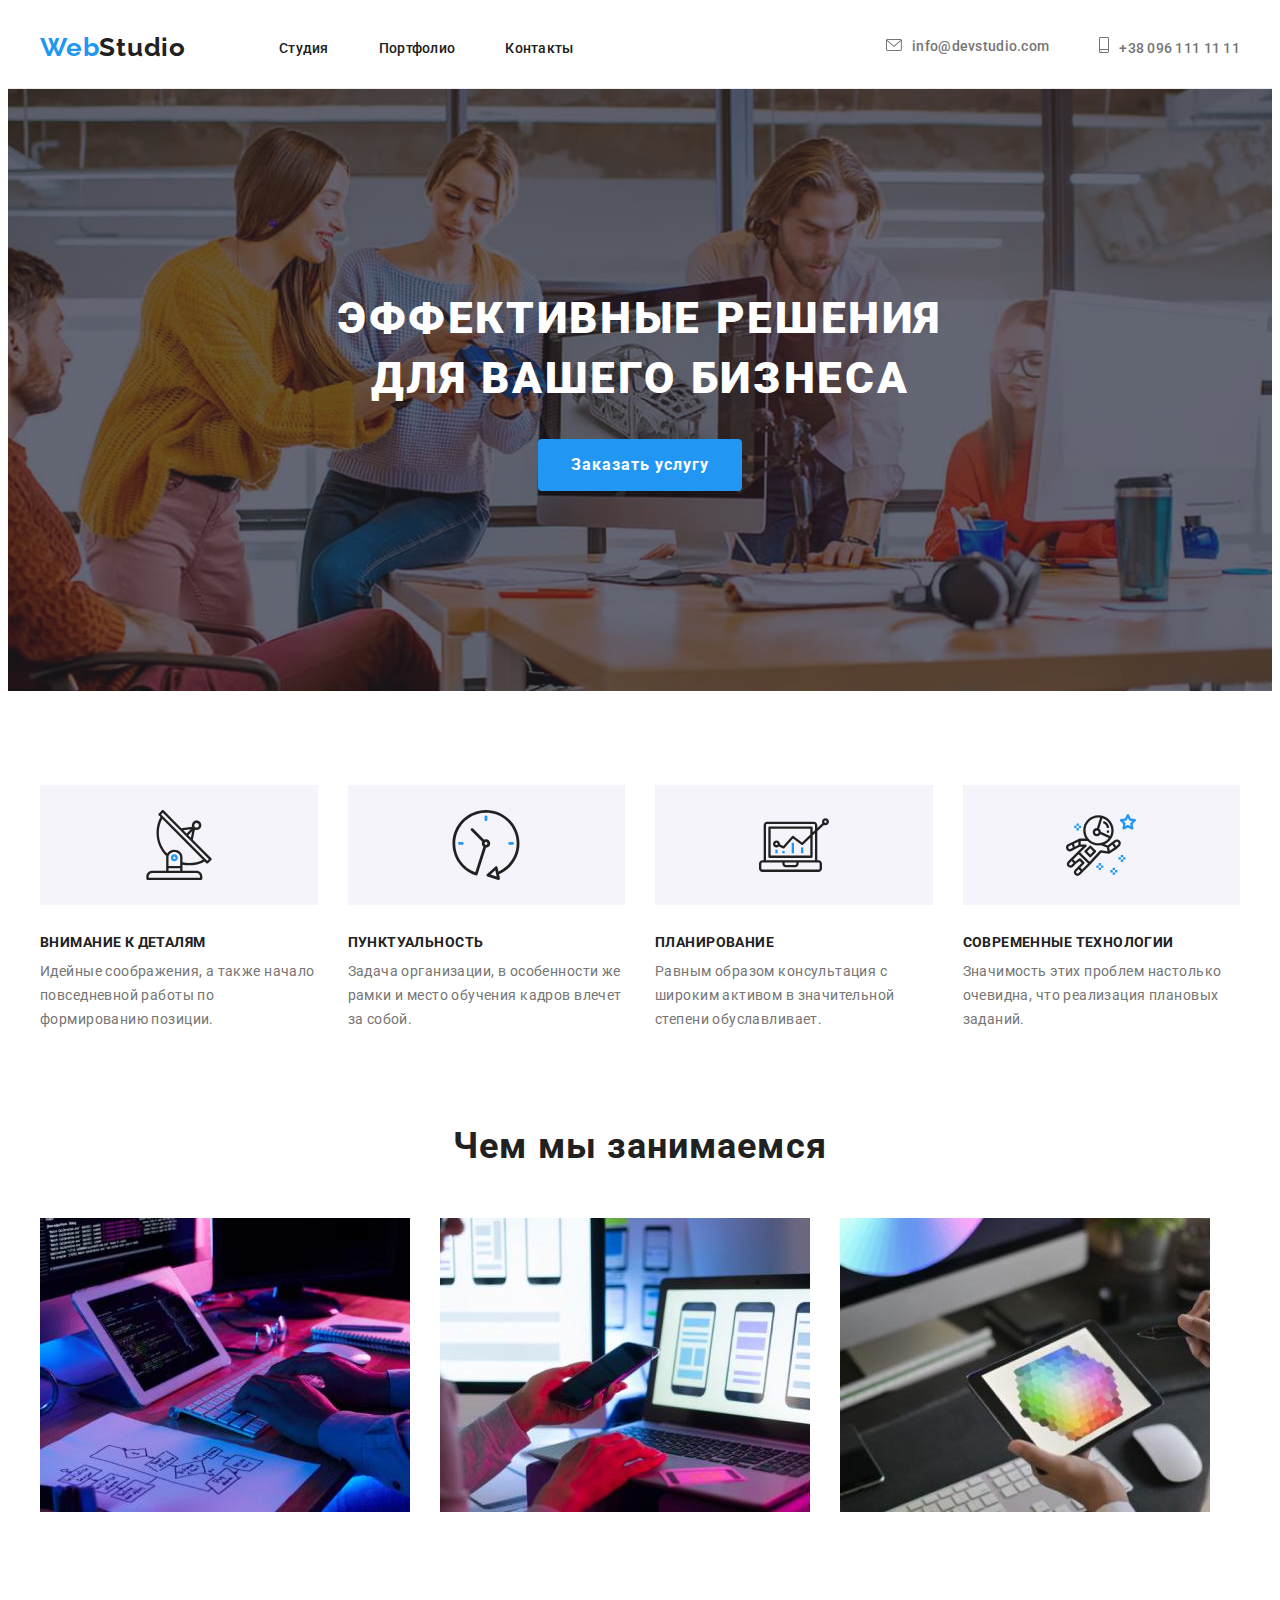
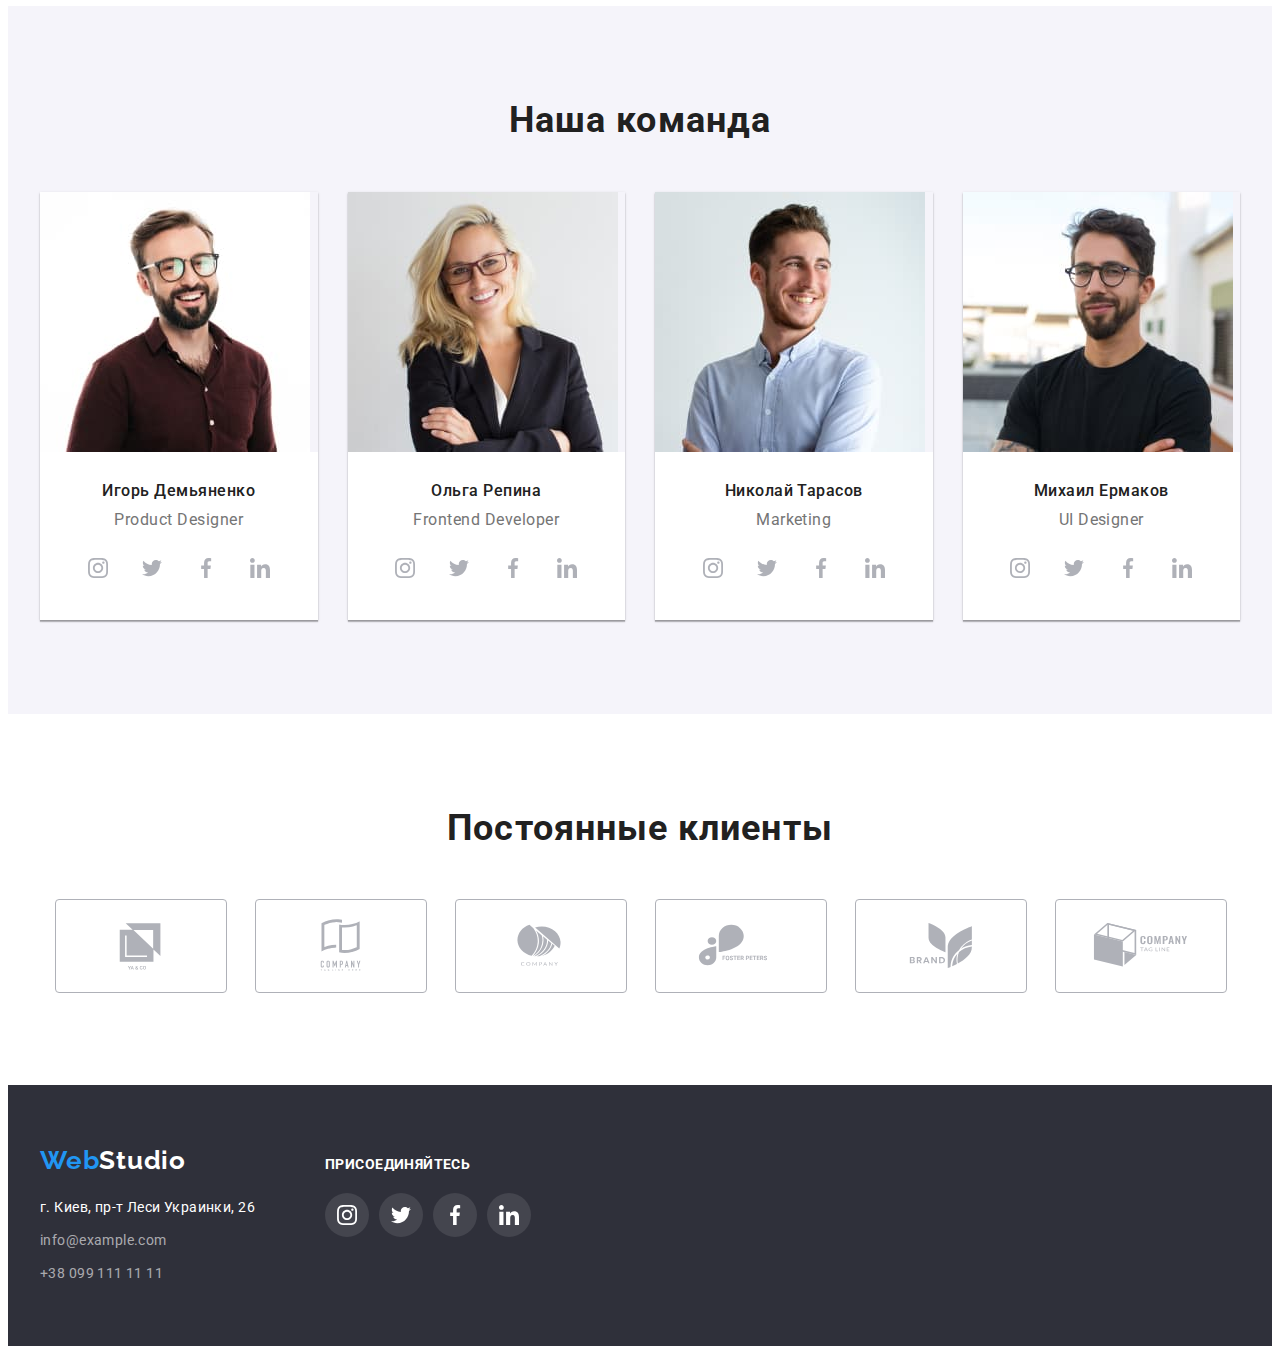
==== index.html @ 64e589b5 "Копирует файлы с ДЗ№4" ====
<!DOCTYPE html>
<html lang="ru">
<head>
    <meta charset="UTF-8">
    <meta http-equiv="X-UA-Compatible" content="IE=edge">
    <meta name="viewport" content="width=device-width, initial-scale=1.0">
    <title>Студия</title>
    <link rel="preconnect" href="https://fonts.googleapis.com">
    <link rel="preconnect" href="https://fonts.gstatic.com" crossorigin>
    <link href="https://fonts.googleapis.com/css2?family=Raleway:wght@700&family=Roboto:wght@400;500;700;900&display=swap"
        rel="stylesheet">
    <link rel="stylesheet" href="https://cdnjs.cloudflare.com/ajax/libs/modern-normalize/1.1.0/modern-normalize.min.css"
            integrity="sha512-wpPYUAdjBVSE4KJnH1VR1HeZfpl1ub8YT/NKx4PuQ5NmX2tKuGu6U/JRp5y+Y8XG2tV+wKQpNHVUX03MfMFn9Q=="
            crossorigin="anonymous" referrerpolicy="no-referrer" />
    <link rel="stylesheet" href="./css/styles.css">
</head>

<body>

    <!-- Хедер  сайта -->
    <header class="header">
      <div class="container header-container">
         <nav class="header-nav">
           <a class="logo logo-accent link" href="/">Web<span class="logo-dark">Studio</span></a>
             <ul class="menu-list">
                <li class="menu-item"><a class="menu-lihk link" href="./index.html">Студия</a></li>
                <li class="menu-item"><a class="menu-lihk link" href="./portfolio.html">Портфолио</a></li>
                <li class="menu-item"><a class="menu-lihk link" href="#">Контакты</a></li>
             </ul>
        </nav>
        
<ul class="header-contacts">
    <li class="contacts-item">
         <a href="mailto:info@devstudio.com" class="contacts-link link"> 
            <svg class="contacts-icon" width="16" height="12">
                <use href="./images/icons.svg#icon-email"></use>
            </svg>info@devstudio.com</a>
    </li>
    <li class="contacts-item">
        <a href="tel:+380961111111" class="contacts-link link">
            <svg class="contacts-icon" width="10" height="16">
            <use href="./images/icons.svg#icon-phone"></use>
        </svg>+38 096 111 11 11</a>
    </li>
</ul>
    </div>
    </header>

    <!-- Содержимое сайта -->
    <main>

    <!-- Герой сайта -->
   <section class="section hero">
        <div class="container">
             <h1 class="hero-title">Эффективные решения для вашего бизнеса</h1>
       <button class="button hero-btn" type="button">Заказать услугу</button>
    </div>
   </section>

  <!-- Секция о наших особенностях -->
   <section class="section features">
        <div class="container">
       <ul class="features-list">
           <li class="features-item">
               <div class="features-icon-decoration">
            <svg class="features-icon" width="70" height="70">
                <use href="./images/icons.svg#icon-antenna "></use>
            </svg>
            </div>
               <h3 class="features-title">Внимание к деталям</h3>
               <p class="features-text">Идейные соображения, а также начало повседневной работы по формированию позиции.</p>
           </li>
           <li class="features-item">
            <div class="features-icon-decoration">
                <svg class="features-icon" width="70" height="70">
                    <use href="./images/icons.svg#icon-clock"></use>
                </svg>
                </div>
               <h3 class="features-title">Пунктуальность</h3>
               <p class="features-text">Задача организации, в особенности же рамки и место обучения кадров влечет за собой.</p>
           </li>
           <li class="features-item">
            <div class="features-icon-decoration">
                <svg class="features-icon" width="70" height="70">
                    <use href="./images/icons.svg#icon-diagram"></use>
                </svg>
                </div>
               <h3 class="features-title">Планирование</h3>
               <p class="features-text">Равным образом консультация с широким активом в значительной степени обуславливает.</p>
           </li>
           <li class="features-item">
            <div class="features-icon-decoration">
                <svg class="features-icon" width="70" height="70">
                    <use href="./images/icons.svg#icon-astronaut"></use>
                </svg>
                </div>
               <h3 class="features-title">Современные технологии</h3>
               <p class="features-text">Значимость этих проблем настолько очевидна, что реализация плановых заданий.</p>
           </li>
      </ul>
    </div>
    </section>

     <!-- Секция о видах деятельности -->
      <section class="section about">
          <div class="container about-container">
       <h2 class="about-title">Чем мы занимаемся</h2>
         <ul class="about-list">
           <li class="about-item">
              <img src="./images/about-img-1.jpg" 
                   alt="человек печатает на клавиатуре"
                   width="370" 
                   height="294"/> 
           </li>
           <li class="about-item">
              <img src="./images/about-img-2.jpg" 
                   alt="человек работает за ноутбуком"
                   width="370" 
                   height="294"/>
           </li>
           <li class="about-item">
              <img src="./images/about-img-3.jpg"
                   alt="человек держит в руках планшет"
                   width="370" 
                   height="294"/>
          </li>
        </ul>
        </div>
      </section>

     <!-- Секция о команде -->
      <section class="section team">
        <div class="container">
            <h2 class="team-title">Наша команда</h2>
            <ul class="team-list">
               <li class="team-item">
                  <img src="./images/about-team-1.jpg" 
                       alt="мужчина в очках"
                       width="270" 
                       height="260"/>
                   <div class="team-item-description">
            <h3 class="team-member">Игорь Демьяненко</h3>
            <p class="team-member-position" lang="en">Product Designer</p>

<ul class="team-social-list social-list">
   <li class="social-item">
       <a href="" class="social-link link">
           <svg class="social-icon team-social-icon" width="20" height="20">
               <use href="./images/icons.svg#icon-instagram"></use>
           </svg>
       </a>
   </li>
    <li class="social-item">
        <a href="" class="social-link link">
            <svg class="social-icon team-social-icon" width="20" height="20">
                <use href="./images/icons.svg#icon-twitter"></use>
            </svg>
        </a>
    </li>
    <li class="social-item">
        <a href="" class="social-link link">
            <svg class="social-icon team-social-icon" width="20" height="20">
                <use href="./images/icons.svg#icon-facebook"></use>
            </svg>
        </a>
    </li>
    <li class="social-item">
        <a href="" class="social-link link">
            <svg class="social-icon team-social-icon" width="20" height="20">
                <use href="./images/icons.svg#icon-linkedin"></use>
            </svg>
        </a>
    </li>
         </ul>
        </div>
        </li>
         <li class="team-item">
             <img src="./images/about-team-2.jpg"
                  alt="женщина в очках улыбается"
                  width="270" 
                  height="260"/>
                <div class="team-item-description">
             <h3 class="team-member">Ольга Репина</h3>
             <p class="team-member-position" lang="en">Frontend Developer</p>
            <ul class="team-social-list social-list">
                <li class="social-item">
                    <a href="" class="social-link link">
                        <svg class="social-icon team-social-icon" width="20" height="20">
                            <use href="./images/icons.svg#icon-instagram"></use>
                        </svg>
                    </a>
                </li>
                <li class="social-item">
                    <a href="" class="social-link link">
                        <svg class="social-icon team-social-icon" width="20" height="20">
                            <use href="./images/icons.svg#icon-twitter"></use>
                        </svg>
                    </a>
                </li>
                <li class="social-item">
                    <a href="" class="social-link link">
                        <svg class="social-icon team-social-icon" width="20" height="20">
                            <use href="./images/icons.svg#icon-facebook"></use>
                        </svg>
                    </a>
                </li>
                <li class="social-item">
                    <a href="" class="social-link link">
                        <svg class="social-icon team-social-icon" width="20" height="20">
                            <use href="./images/icons.svg#icon-linkedin"></use>
                        </svg>
                    </a>
                </li>
            </ul>
          </div>
        </li>
         <li class="team-item">
             <img src="./images/about-team-3.jpg" 
                  alt="мужчина в белой рубашке улыбается"
                  width="270" 
                  height="260"/>
                <div class="team-item-description">
             <h3 class="team-member">Николай Тарасов</h3>
             <p class="team-member-position" lang="en">Marketing</p>
            <ul class="team-social-list social-list">
                <li class="social-item">
                    <a href="" class="social-link link">
                        <svg class="social-icon team-social-icon" width="20" height="20">
                            <use href="./images/icons.svg#icon-instagram"></use>
                        </svg>
                    </a>
                </li>
                <li class="social-item">
                    <a href="" class="social-link link">
                        <svg class="social-icon team-social-icon" width="20" height="20">
                            <use href="./images/icons.svg#icon-twitter"></use>
                        </svg>
                    </a>
                </li>
                <li class="social-item">
                    <a href="" class="social-link link">
                        <svg class="social-icon team-social-icon" width="20" height="20">
                            <use href="./images/icons.svg#icon-facebook"></use>
                        </svg>
                    </a>
                </li>
                <li class="social-item">
                    <a href="" class="social-link link">
                        <svg class="social-icon team-social-icon" width="20" height="20">
                            <use href="./images/icons.svg#icon-linkedin"></use>
                        </svg>
                    </a>
                </li>
            </ul>
            </div>
        </li>
         <li class="team-item">
             <img src="./images/about-team-4.jpg" 
                  alt="мужчина в очках и черной футболке"
                  width="270" 
                  height="260"/>
                <div class="team-item-description">
             <h3 class="team-member">Михаил Ермаков</h3>
             <p class="team-member-position" lang="en">UI Designer</p>
            <ul class="team-social-list social-list">
                <li class="social-item">
                    <a href="" class="social-link link">
                        <svg class="social-icon team-social-icon" width="20" height="20">
                            <use href="./images/icons.svg#icon-instagram"></use>
                        </svg>
                    </a>
                </li>
                <li class="social-item">
                    <a href="" class="social-link link">
                        <svg class="social-icon team-social-icon" width="20" height="20">
                            <use href="./images/icons.svg#icon-twitter"></use>
                        </svg>
                    </a>
                </li>
                <li class="social-item">
                    <a href="" class="social-link link">
                        <svg class="social-icon team-social-icon" width="20" height="20">
                            <use href="./images/icons.svg#icon-facebook"></use>
                        </svg>
                    </a>
                </li>
                <li class="social-item">
                    <a href="" class="social-link link">
                        <svg class="social-icon team-social-icon" width="20" height="20">
                            <use href="./images/icons.svg#icon-linkedin"></use>
                        </svg>
                    </a>
                </li>
            </ul>
            </div>
        </li>
     </ul>
    </div>
   </section>

   <!-- Секция Постоянные клиенты -->
   <section class="section clients">
    <div class="container">
        <h2 class="clients-title">Постоянные клиенты</h2>
    <ul class="clients-list">
        <li class="clients-item">
            <a href="" class="clients-link">
                <svg class="clients-icon" width="106" height="60">
                    <use href="./images/icons.svg#icon-client-1"></use>
                </svg>
            </a>
        </li>
        <li class="clients-item">
            <a href="" class="clients-link">
                <svg class="clients-icon" width="106" height="60">
                    <use href="./images/icons.svg#icon-client-2"></use>
                </svg>
            </a>
        </li>
        <li class="clients-item">
            <a href="" class="clients-link">
                <svg class="clients-icon" width="106" height="60">
                    <use href="./images/icons.svg#icon-client-3"></use>
                </svg>
            </a>
        </li>
        <li class="clients-item">
            <a href="" class="clients-link">
                <svg class="clients-icon" width="106" height="60">
                    <use href="./images/icons.svg#icon-client-4"></use>
                </svg>
            </a>
        </li>
        <li class="clients-item">
            <a href="" class="clients-link">
                <svg class="clients-icon" width="106" height="60">
                    <use href="./images/icons.svg#icon-client-5"></use>
                </svg>
            </a>
        </li>
        <li class="clients-item">
            <a href="" class="clients-link">
                <svg class="clients-icon" width="106" height="60">
                    <use href="./images/icons.svg#icon-client-6"></use>
                </svg>
            </a>
        </li>
    </ul>

    </div>
   </section>
</main>

<!-- Футер сайта -->
<footer class="footer">
    <div class="container footer-container">
        <div class="futer-left">
    <a class="logo-accent link" href="/">Web<span class="logo-light">Studio</span></a>
    <address>
            <ul class="footer-list">
               <li class="footer-item"> 
                   <a class="footer-address link" href="https://goo.gl/maps/LHxUCXtkcn4WkLZF9" target="_blank" rel="noreferrer noopener">г. Киев, пр-т Леси Украинки, 26</a>
              </li>
               <li class="footer-item">
                   <a class="footer-email link" href="mailto:info@example.com">info@example.com</a>
               </li>
               <li class="footer-item">
                   <a class="footer-tel link" href="tel:+380991111111">+38 099 111 11 11</a>
                </li>
            </ul>
    </address>
    </div>

    <div class="futer-right">
        <h3 class="social-title">присоединяйтесь</h3>
    <ul class="futer-social-list social-list">
        <li class="social-item">
            <a href="" class="social-link link futer-social-link">
                <svg class="social-icon futer-social-icon" width="20" height="20">
                    <use href="./images/icons.svg#icon-instagram"></use>
                </svg>
            </a>
        </li>
        <li class="social-item">
            <a href="" class="social-link link futer-social-link">
                <svg class="social-icon futer-social-icon" width="20" height="20">
                    <use href="./images/icons.svg#icon-twitter"></use>
                </svg>
            </a>
        </li>
        <li class="social-item">
            <a href="" class="social-link link futer-social-link">
                <svg class="social-icon futer-social-icon" width="20" height="20">
                    <use href="./images/icons.svg#icon-facebook"></use>
                </svg>
            </a>
        </li>
        <li class="social-item">
            <a href="" class="social-link link futer-social-link">
                <svg class="social-icon futer-social-icon" width="20" height="20">
                    <use href="./images/icons.svg#icon-linkedin"></use>
                </svg>
            </a>
        </li>
    </ul>
        </div>
    </div>
</footer>

</body>
</html>
---- css/styles.css ----
/* Переменные */
:root {
  --primary-title-color: #ffffff;
  --second-title-color: #212121;
  --primary-text-color: #757575;
  --second-text-color: #ffffff99;
  --accent-color: #2196f3;
  --second-background-color: #f5f4fa;
  --third-background-color: #2f303a;
}

/* Сервисные классы */
p,
h1,
h2,
h3,
h4,
h5,
h6 {
  margin: 0;
}

ul {
  margin: 0;
  padding: 0;
  list-style: none;
}
button {
  cursor: pointer;
}
img {
  display: block;
}

.link {
  text-decoration: none;
}

.visually-hidden {
  position: absolute;
  width: 1px;
  height: 1px;
  margin: -1px;
  padding: 0;
  overflow: hidden;
  border: 0;
  clip: rect(0 0 0 0);
}
.container {
  width: 1200px;
  padding-left: 15px;
  padding-right: 15px;
  margin: 0 auto;
}

.section {
  padding-top: 94px;
  padding-bottom: 94px;
  /* outline: 2px solid tomato; */
}

/* Свойства, которые наследуются */
body {
  font-family: 'Roboto', sans-serif;
  color: var(--primary-text-color);
}

/* Стилизация Хедера */
.header {
  padding-top: 24px;
  padding-bottom: 25px;
  border-bottom: 1px solid #ececec;
}
.header-container {
  display: flex;
  align-items: center;
  justify-content: space-between;
}
.header-nav {
  display: flex;
  align-items: center;
}
.logo {
  margin-right: 93px;
}
.logo-accent {
  font-family: Raleway, sans-serif;
  font-weight: bold;
  font-size: 26px;
  line-height: 1.19;
  letter-spacing: 0.03em;
  color: var(--accent-color);
}
.logo-dark {
  color: var(--second-title-color);
}
.menu-list {
  display: flex;
}
.menu-item:not(:last-child) {
  margin-right: 50px;
}
.menu-lihk {
  font-weight: 500;
  font-size: 14px;
  line-height: 1.14;
  letter-spacing: 0.02em;
  color: #212121;
}
.menu-lihk:hover,
.menu-lihk:focus {
  color: var(--accent-color);
}

.header-contacts {
  display: flex;
  align-items: center;
}

.contacts-item:not(:last-child) {
  margin-right: 50px;
}
.contacts-item {
  display: flex;
  align-items: baseline;
}
.contacts-link {
  display: block;

  font-weight: 500;
  font-size: 14px;
  line-height: 1.14;
  letter-spacing: 0.02em;
  color: var(--primary-text-color);
}

.contacts-link:hover,
.contacts-link:focus {
  color: var(--accent-color);
}
.contacts-link:hover .contacts-icon,
.contacts-link:focus .contacts-icon {
  fill: var(--accent-color);
}

.contacts-icon {
  margin-right: 10px;
  fill: currentColor;
}

/* Стилизация Героя */

.hero {
  padding-top: 200px;
  padding-bottom: 200px;
  background-image: linear-gradient(
      rgba(47, 48, 58, 0.4),
      rgba(47, 48, 58, 0.4)
    ),
    url(../images/hero-img.jpg);
  background-repeat: no-repeat;
  background-size: cover;
  background-position: center;
  max-width: 1600px;
  margin: 0 auto;
}

.hero-title {
  max-width: 696px;
  margin: 0 auto 30px;

  font-weight: 900;
  font-size: 44px;
  line-height: 1.36;
  text-align: center;
  letter-spacing: 0.06em;
  text-transform: uppercase;
  color: var(--primary-title-color);
}

.hero-btn {
  display: block;
  margin: 0 auto;

  min-width: 200px;
  border-radius: 4px;
  padding: 10px 32px;
  text-align: center;
  border: 1px solid transparent;

  font-family: inherit;
  font-weight: bold;
  font-size: 16px;
  line-height: 1.87;
  letter-spacing: 0.06em;
  color: var(--primary-title-color);
  background-color: var(--accent-color);
}

/* Стилизация Секции о наших особенностях */

.features-list {
  display: flex;
  flex-wrap: wrap;
  margin-left: -30px;
  margin-bottom: -30px;
}

.features-item {
  flex-basis: calc((100% - 4 * 30px) / 4);
  margin-left: 30px;
  margin-bottom: 30px;
}

.features-icon-decoration {
  display: flex;
  align-items: center;
  justify-content: center;
  height: 120px;
  margin-bottom: 30px;
  background-color: rgba(245, 244, 250, 1);
}

.features-title {
  margin-bottom: 10px;

  font-weight: bold;
  font-size: 14px;
  line-height: 1.14;
  letter-spacing: 0.03em;
  text-transform: uppercase;
  color: var(--second-title-color);
}
.features-text {
  font-size: 14px;
  line-height: 1.71;
  letter-spacing: 0.03em;
}

/* Стилизация Секции о видах деятельности */
.about {
  padding-top: 0;
}
.about-title {
  margin-bottom: 50px;

  font-weight: bold;
  font-size: 36px;
  line-height: 1.16;
  text-align: center;
  letter-spacing: 0.03em;
  color: var(--second-title-color);
}

.about-list {
  display: flex;
}
.about-item:not(:last-child) {
  margin-right: 30px;
}

/* Стилизация Секции о команде */
.team {
  background-color: var(--second-background-color);
}
.team-title {
  margin-bottom: 50px;

  font-weight: bold;
  font-size: 36px;
  line-height: 1.16;
  text-align: center;
  letter-spacing: 0.03em;
  color: var(--second-title-color);
}
.team-list {
  display: flex;
  flex-wrap: wrap;
  margin-left: -30px;
  margin-bottom: -30px;
}
.team-item {
  flex-basis: calc((100% - 4 * 30px) / 4);
  margin-left: 30px;
  margin-bottom: 30px;

  box-shadow: 0px 2px 1px 0px rgba(0, 0, 0, 0.2),
    0px 1px 1px 0px rgba(0, 0, 0, 0.14), 0px 1px 3px 0px rgba(0, 0, 0, 0.12);
}

.team-item-description {
  padding-top: 30px;
  padding-bottom: 30px;

  background-color: #ffffff;
}
.team-member {
  margin-bottom: 10px;
  font-weight: 500;
  font-size: 16px;
  line-height: 1.18;
  text-align: center;
  letter-spacing: 0.03em;
  color: var(--second-title-color);
}
.team-member-position {
  margin-bottom: 16px;

  font-size: 16px;
  line-height: 1.18;
  text-align: center;
  letter-spacing: 0.03em;
}

.social-list {
  display: flex;
  justify-content: center;
}

.social-item {
  width: 44px;
  height: 44px;
}
.social-item:not(:last-child) {
  margin-right: 10px;
}

.social-link {
  width: 100%;
  height: 100%;

  border-radius: 50%;

  display: flex;
  align-items: center;
  justify-content: center;
}

.social-link:hover,
.social-link:focus {
  background-color: var(--accent-color);
}

.social-link:hover .social-icon,
.social-link:focus .social-icon {
  fill: #ffffff;
}

.team-social-icon {
  fill: #afb1b8;
}

/* Стилизация Постоянные клиенты */
.clients-title {
  margin-bottom: 50px;

  font-weight: bold;
  font-size: 36px;
  line-height: 1.16;
  text-align: center;
  letter-spacing: 0.03em;
  color: var(--second-title-color);
}

.clients-list {
  display: flex;
  justify-content: center;
}

.clients-item {
  width: 170px;
  height: 92px;
}
.clients-item:not(:last-child) {
  margin-right: 30px;
}
.clients-link {
  width: 100%;
  height: 100%;

  border: 1px solid rgba(175, 177, 184, 1);
  border-radius: 4px;
  display: flex;
  align-items: center;
  justify-content: center;
}

.clients-link:hover,
.clients-link:focus {
  border: 1px solid rgba(33, 150, 243, 1);
}

.clients-link:hover .clients-icon,
.clients-link:focus .clients-icon {
  fill: var(--accent-color);
}

.clients-icon {
  fill: #afb1b8;
}

/* Стилизация Футера */
.footer {
  padding-top: 60px;
  padding-bottom: 60px;
  background: var(--third-background-color);
}

.footer-container {
  display: flex;
  align-items: baseline;
}

.futer-right {
  margin-left: 70px;
  width: 206px;
  height: 80px;
}

.logo-light {
  color: var(--primary-title-color);
}
.footer-list {
  margin-top: 20px;
}
.footer-item:not(:last-child) {
  margin-bottom: 9px;
}
.footer-address {
  margin-top: 20px;

  font-style: normal;
  font-size: 14px;
  line-height: 1.71;
  letter-spacing: 0.03em;
  color: var(--primary-title-color);
}
.footer-email,
.footer-tel {
  font-style: normal;
  font-size: 14px;
  line-height: 1.71;
  letter-spacing: 0.03em;
  color: var(--second-text-color);
}
.footer-email:hover,
.footer-email:focus,
.footer-tel:hover,
.footer-tel:focus {
  color: var(--accent-color);
}

.social-container {
  display: flex;
}
.social-title {
  margin-bottom: 20px;

  font-weight: bold;
  font-size: 14px;
  line-height: 1.14;
  letter-spacing: 0.03em;
  text-transform: uppercase;
  color: var(--primary-title-color);
}

.futer-social-icon {
  fill: #ffffff;
}
.futer-social-link {
  background-color: rgba(255, 255, 255, 0.1);
}
/* Стилизация Страницы Портфолио */

/* Список кнопок */
.portfolio-btn {
  border-radius: 4px;
  padding: 6px 22px;
  min-width: 73px;
  text-align: center;
  border: 1px solid transparent;

  font-family: inherit;
  font-weight: 500;
  font-size: 16px;
  line-height: 1.62;
  letter-spacing: 0.03em;
  color: var(--second-title-color);
}
.portfolio-btn:hover,
.portfolio-btn:focus {
  color: var(--primary-title-color);
  background-color: var(--accent-color);
  box-shadow: 0px 2px 2px 0px rgba(0, 0, 0, 0.12),
    0px 1px 2px 0px rgba(0, 0, 0, 0.08), 0px 3px 1px 0px rgba(0, 0, 0, 0.1);
}
.portfolio-btn-list {
  display: flex;
  justify-content: center;
  padding-bottom: 16px;
  margin-bottom: 34px;
}
.portfolio-btn-item:not(:last-child) {
  margin-right: 8px;
}

/* Примеры работ */
.examples-list {
  display: flex;
  flex-wrap: wrap;
  margin-left: -30px;
  margin-bottom: -30px;
}
.examples-item {
  flex-basis: calc((100% - 3 * 30px) / 3);
  margin-left: 30px;
  margin-bottom: 30px;
}

.examples-item:hover,
.examples-item:focus {
  box-shadow: 1px 4px 6px 0px rgba(0, 0, 0, 0.16),
    0px 4px 4px 0px rgba(0, 0, 0, 0.06), 0px 1px 1px 0px rgba(0, 0, 0, 0.12);
}

.examples-item-description {
  padding: 20px 24px;

  border: 1px solid #eeeeee;
  border-left: 1px solid #eeeeee;
  border-right: 1px solid #eeeeee;
}

.examples-title {
  font-weight: bold;
  font-size: 18px;
  line-height: 2;
  letter-spacing: 0.06em;
  color: var(--second-title-color);
}
.examples-text {
  font-size: 16px;
  line-height: 1.87;
  letter-spacing: 0.03em;
}
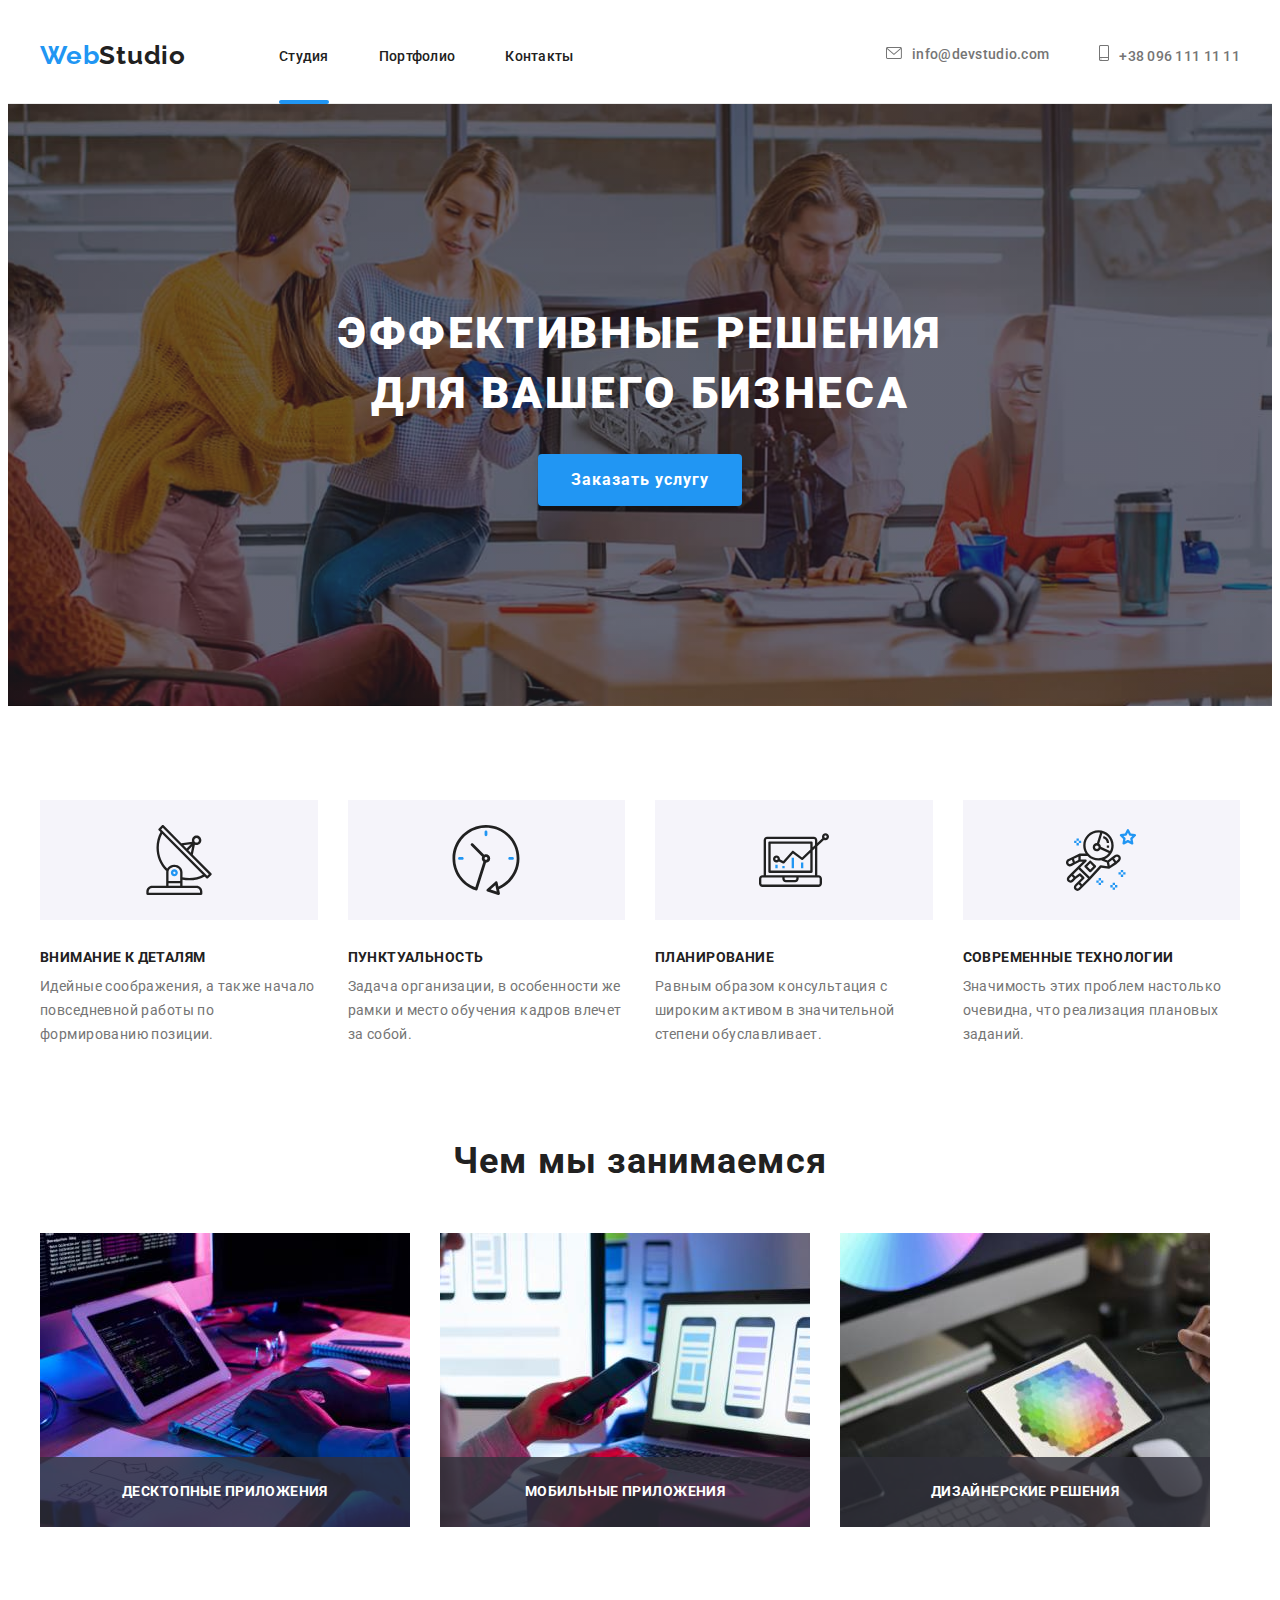
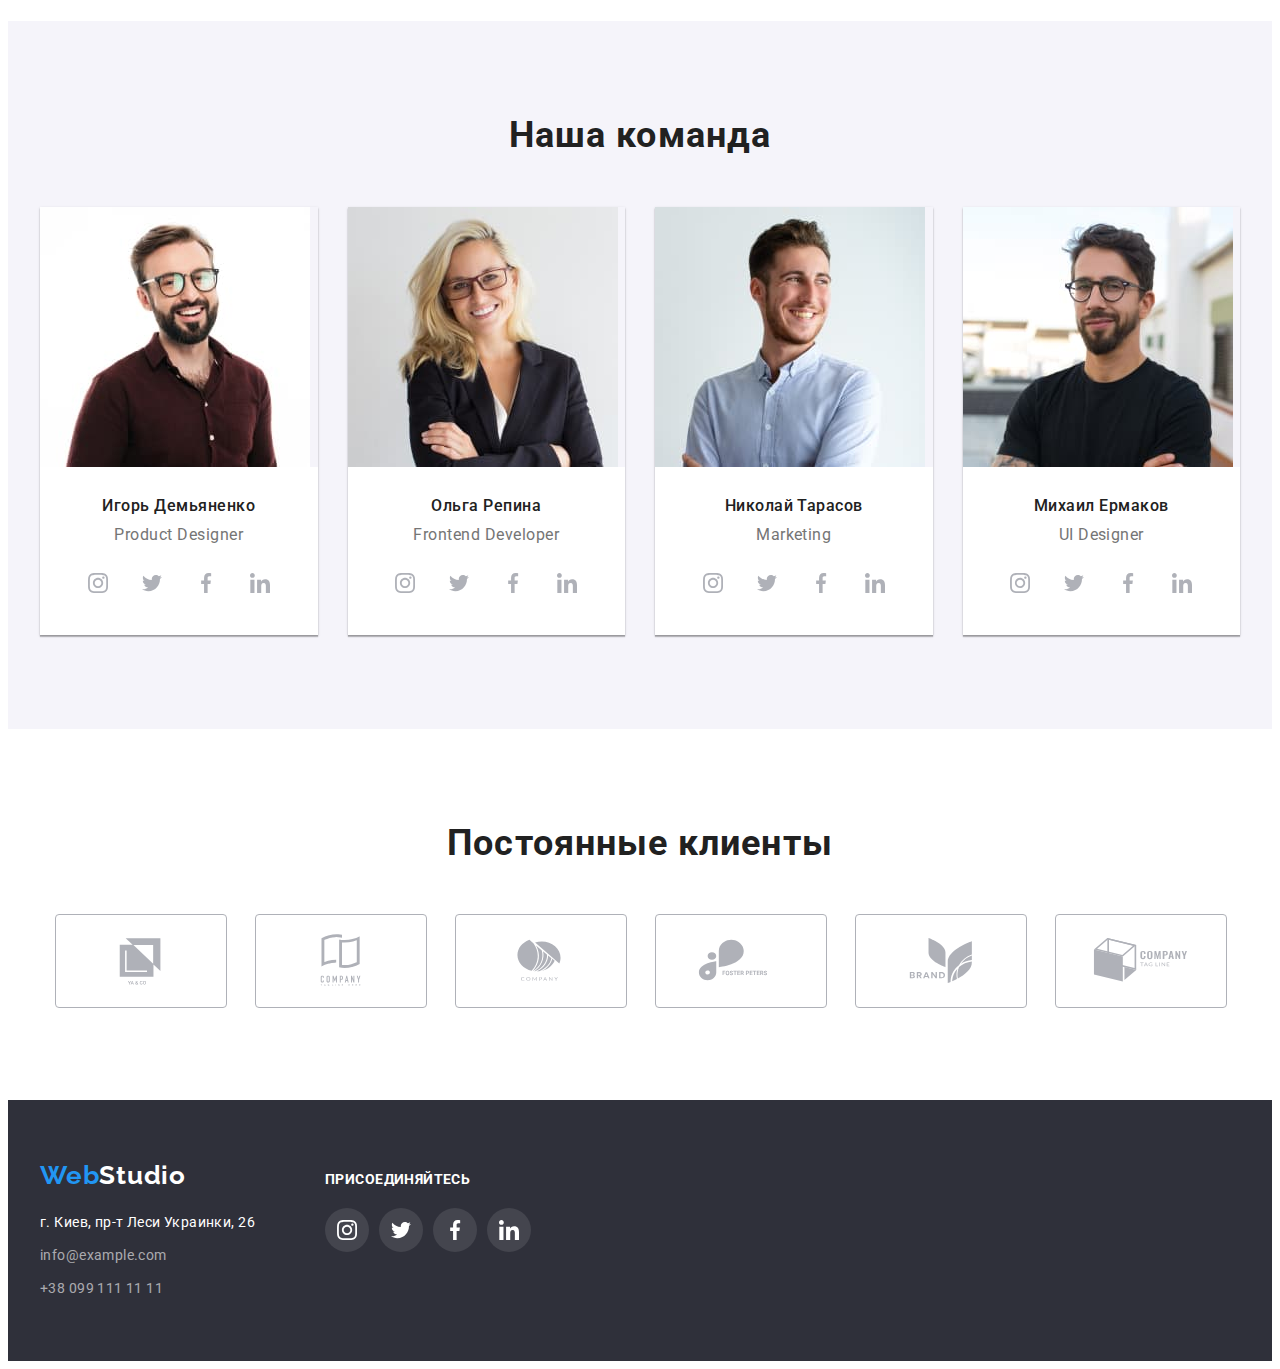
==== commit efb080ab: "Добавляет анимацию декоративных эффектов" ====
--- a/index.html
+++ b/index.html
@@ -23,7 +23,7 @@
          <nav class="header-nav">
            <a class="logo logo-accent link" href="/">Web<span class="logo-dark">Studio</span></a>
              <ul class="menu-list">
-                <li class="menu-item"><a class="menu-lihk link" href="./index.html">Студия</a></li>
+                <li class="menu-item"><a class="menu-lihk link current" href="./index.html">Студия</a></li>
                 <li class="menu-item"><a class="menu-lihk link" href="./portfolio.html">Портфолио</a></li>
                 <li class="menu-item"><a class="menu-lihk link" href="#">Контакты</a></li>
              </ul>
@@ -53,7 +53,7 @@
    <section class="section hero">
         <div class="container">
              <h1 class="hero-title">Эффективные решения для вашего бизнеса</h1>
-       <button class="button hero-btn" type="button">Заказать услугу</button>
+       <button class="button hero-btn" type="button" data-modal-open>Заказать услугу</button>
     </div>
    </section>
 
@@ -107,22 +107,31 @@
        <h2 class="about-title">Чем мы занимаемся</h2>
          <ul class="about-list">
            <li class="about-item">
+            <div class="about-text">
               <img src="./images/about-img-1.jpg" 
                    alt="человек печатает на клавиатуре"
                    width="370" 
                    height="294"/> 
+                <p class="about-text-discription" >Десктопные приложения</p>
+                </div>
            </li>
            <li class="about-item">
+               <div class="about-text">
               <img src="./images/about-img-2.jpg" 
                    alt="человек работает за ноутбуком"
                    width="370" 
                    height="294"/>
+                <p class="about-text-discription">Мобильные приложения</p>
+                </div>
            </li>
            <li class="about-item">
+              <div class="about-text">
               <img src="./images/about-img-3.jpg"
                    alt="человек держит в руках планшет"
                    width="370" 
                    height="294"/>
+                <p class="about-text-discription">Дизайнерские решения</p>
+                </div>
           </li>
         </ul>
         </div>
@@ -142,37 +151,37 @@
             <h3 class="team-member">Игорь Демьяненко</h3>
             <p class="team-member-position" lang="en">Product Designer</p>
 
-<ul class="team-social-list social-list">
+            <ul class="team-social-list social-list">
    <li class="social-item">
        <a href="" class="social-link link">
-           <svg class="social-icon team-social-icon" width="20" height="20">
+           <svg class="team-social-icon" width="20" height="20">
                <use href="./images/icons.svg#icon-instagram"></use>
            </svg>
        </a>
    </li>
     <li class="social-item">
         <a href="" class="social-link link">
-            <svg class="social-icon team-social-icon" width="20" height="20">
+            <svg class="team-social-icon" width="20" height="20">
                 <use href="./images/icons.svg#icon-twitter"></use>
             </svg>
         </a>
     </li>
     <li class="social-item">
         <a href="" class="social-link link">
-            <svg class="social-icon team-social-icon" width="20" height="20">
+            <svg class="team-social-icon" width="20" height="20">
                 <use href="./images/icons.svg#icon-facebook"></use>
             </svg>
         </a>
     </li>
     <li class="social-item">
         <a href="" class="social-link link">
-            <svg class="social-icon team-social-icon" width="20" height="20">
+            <svg class="team-social-icon" width="20" height="20">
                 <use href="./images/icons.svg#icon-linkedin"></use>
             </svg>
         </a>
     </li>
-         </ul>
-        </div>
+ </ul>
+ </div>
         </li>
          <li class="team-item">
              <img src="./images/about-team-2.jpg"
@@ -185,28 +194,28 @@
             <ul class="team-social-list social-list">
                 <li class="social-item">
                     <a href="" class="social-link link">
-                        <svg class="social-icon team-social-icon" width="20" height="20">
+                        <svg class="team-social-icon" width="20" height="20">
                             <use href="./images/icons.svg#icon-instagram"></use>
                         </svg>
                     </a>
                 </li>
                 <li class="social-item">
                     <a href="" class="social-link link">
-                        <svg class="social-icon team-social-icon" width="20" height="20">
+                        <svg class="team-social-icon" width="20" height="20">
                             <use href="./images/icons.svg#icon-twitter"></use>
                         </svg>
                     </a>
                 </li>
                 <li class="social-item">
                     <a href="" class="social-link link">
-                        <svg class="social-icon team-social-icon" width="20" height="20">
+                        <svg class="team-social-icon" width="20" height="20">
                             <use href="./images/icons.svg#icon-facebook"></use>
                         </svg>
                     </a>
                 </li>
                 <li class="social-item">
                     <a href="" class="social-link link">
-                        <svg class="social-icon team-social-icon" width="20" height="20">
+                        <svg class="team-social-icon" width="20" height="20">
                             <use href="./images/icons.svg#icon-linkedin"></use>
                         </svg>
                     </a>
@@ -225,28 +234,28 @@
             <ul class="team-social-list social-list">
                 <li class="social-item">
                     <a href="" class="social-link link">
-                        <svg class="social-icon team-social-icon" width="20" height="20">
+                        <svg class="team-social-icon" width="20" height="20">
                             <use href="./images/icons.svg#icon-instagram"></use>
                         </svg>
                     </a>
                 </li>
                 <li class="social-item">
                     <a href="" class="social-link link">
-                        <svg class="social-icon team-social-icon" width="20" height="20">
+                        <svg class="team-social-icon" width="20" height="20">
                             <use href="./images/icons.svg#icon-twitter"></use>
                         </svg>
                     </a>
                 </li>
                 <li class="social-item">
                     <a href="" class="social-link link">
-                        <svg class="social-icon team-social-icon" width="20" height="20">
+                        <svg class="team-social-icon" width="20" height="20">
                             <use href="./images/icons.svg#icon-facebook"></use>
                         </svg>
                     </a>
                 </li>
                 <li class="social-item">
                     <a href="" class="social-link link">
-                        <svg class="social-icon team-social-icon" width="20" height="20">
+                        <svg class="team-social-icon" width="20" height="20">
                             <use href="./images/icons.svg#icon-linkedin"></use>
                         </svg>
                     </a>
@@ -265,28 +274,28 @@
             <ul class="team-social-list social-list">
                 <li class="social-item">
                     <a href="" class="social-link link">
-                        <svg class="social-icon team-social-icon" width="20" height="20">
+                        <svg class="team-social-icon" width="20" height="20">
                             <use href="./images/icons.svg#icon-instagram"></use>
                         </svg>
                     </a>
                 </li>
                 <li class="social-item">
                     <a href="" class="social-link link">
-                        <svg class="social-icon team-social-icon" width="20" height="20">
+                        <svg class="team-social-icon" width="20" height="20">
                             <use href="./images/icons.svg#icon-twitter"></use>
                         </svg>
                     </a>
                 </li>
                 <li class="social-item">
                     <a href="" class="social-link link">
-                        <svg class="social-icon team-social-icon" width="20" height="20">
+                        <svg class="team-social-icon" width="20" height="20">
                             <use href="./images/icons.svg#icon-facebook"></use>
                         </svg>
                     </a>
                 </li>
                 <li class="social-item">
                     <a href="" class="social-link link">
-                        <svg class="social-icon team-social-icon" width="20" height="20">
+                        <svg class="team-social-icon" width="20" height="20">
                             <use href="./images/icons.svg#icon-linkedin"></use>
                         </svg>
                     </a>
@@ -376,28 +385,28 @@
     <ul class="futer-social-list social-list">
         <li class="social-item">
             <a href="" class="social-link link futer-social-link">
-                <svg class="social-icon futer-social-icon" width="20" height="20">
+                <svg class="futer-social-icon" width="20" height="20">
                     <use href="./images/icons.svg#icon-instagram"></use>
                 </svg>
             </a>
         </li>
         <li class="social-item">
             <a href="" class="social-link link futer-social-link">
-                <svg class="social-icon futer-social-icon" width="20" height="20">
+                <svg class="futer-social-icon" width="20" height="20">
                     <use href="./images/icons.svg#icon-twitter"></use>
                 </svg>
             </a>
         </li>
         <li class="social-item">
             <a href="" class="social-link link futer-social-link">
-                <svg class="social-icon futer-social-icon" width="20" height="20">
+                <svg class="futer-social-icon" width="20" height="20">
                     <use href="./images/icons.svg#icon-facebook"></use>
                 </svg>
             </a>
         </li>
         <li class="social-item">
             <a href="" class="social-link link futer-social-link">
-                <svg class="social-icon futer-social-icon" width="20" height="20">
+                <svg class="futer-social-icon" width="20" height="20">
                     <use href="./images/icons.svg#icon-linkedin"></use>
                 </svg>
             </a>
@@ -407,5 +416,16 @@
     </div>
 </footer>
 
-</body>
+<!-- Модальное окно -->
+<div class="backdrop is-hidden" data-modal>
+    <div class="modal">
+        <button type="button" class="modal-btn" data-modal-close>
+            <svg class="modal-close-icon" width="18" height="18" >
+                <use href="./images/icons.svg#icon-close"></use>
+            </svg>
+        </button>
+    </div>
+</div>
+<script src="./js/modal.js"></script>
+</body>    
 </html>--- a/css/styles.css
+++ b/css/styles.css
@@ -67,8 +67,8 @@
 
 /* Стилизация Хедера */
 .header {
-  padding-top: 24px;
-  padding-bottom: 25px;
+  padding-top: 32px;
+  padding-bottom: 32px;
   border-bottom: 1px solid #ececec;
 }
 .header-container {
@@ -106,12 +106,24 @@
   line-height: 1.14;
   letter-spacing: 0.02em;
   color: #212121;
+  transition: color 250ms cubic-bezier(0.4, 0, 0.2, 1);
+  position: relative;
 }
 .menu-lihk:hover,
 .menu-lihk:focus {
   color: var(--accent-color);
 }
 
+.menu-lihk.current::after {
+  content: ' ';
+  width: 100%;
+  position: absolute;
+  display: block;
+  height: 4px;
+  border-radius: 2px;
+  bottom: -40px;
+  background-color: var(--accent-color);
+}
 .header-contacts {
   display: flex;
   align-items: center;
@@ -132,6 +144,7 @@
   line-height: 1.14;
   letter-spacing: 0.02em;
   color: var(--primary-text-color);
+  transition: color 250ms cubic-bezier(0.4, 0, 0.2, 1);
 }
 
 .contacts-link:hover,
@@ -146,6 +159,7 @@
 .contacts-icon {
   margin-right: 10px;
   fill: currentColor;
+  transition: fill 250ms cubic-bezier(0.4, 0, 0.2, 1);
 }
 
 /* Стилизация Героя */
@@ -195,6 +209,7 @@
   letter-spacing: 0.06em;
   color: var(--primary-title-color);
   background-color: var(--accent-color);
+  box-shadow: 0px 4px 4px 0px rgba(0, 0, 0, 0.15);
 }
 
 /* Стилизация Секции о наших особенностях */
@@ -257,6 +272,28 @@
 }
 .about-item:not(:last-child) {
   margin-right: 30px;
+}
+.about-text {
+  position: relative;
+}
+
+.about-text-discription {
+  position: absolute;
+  bottom: 0;
+
+  font-weight: bold;
+  font-size: 14px;
+  line-height: 1.14;
+  letter-spacing: 0.03em;
+  text-transform: uppercase;
+  color: var(--primary-title-color);
+  background-color: rgba(47, 48, 58, 0.8);
+
+  height: 70px;
+  width: 100%;
+  display: flex;
+  align-items: center;
+  justify-content: center;
 }
 
 /* Стилизация Секции о команде */
@@ -334,15 +371,18 @@
   display: flex;
   align-items: center;
   justify-content: center;
+  transition: background-color 250ms cubic-bezier(0.4, 0, 0.2, 1);
 }
 
 .social-link:hover,
 .social-link:focus {
   background-color: var(--accent-color);
 }
-
-.social-link:hover .social-icon,
-.social-link:focus .social-icon {
+.team-social-icon {
+  transition: fill 250ms cubic-bezier(0.4, 0, 0.2, 1);
+}
+.social-link:hover .team-social-icon,
+.social-link:focus .team-social-icon {
   fill: #ffffff;
 }
 
@@ -383,6 +423,7 @@
   display: flex;
   align-items: center;
   justify-content: center;
+  transition: border 250ms cubic-bezier(0.4, 0, 0.2, 1);
 }
 
 .clients-link:hover,
@@ -390,13 +431,14 @@
   border: 1px solid rgba(33, 150, 243, 1);
 }
 
+.clients-icon {
+  fill: #afb1b8;
+  transition: fill 250ms cubic-bezier(0.4, 0, 0.2, 1);
+}
+
 .clients-link:hover .clients-icon,
 .clients-link:focus .clients-icon {
   fill: var(--accent-color);
-}
-
-.clients-icon {
-  fill: #afb1b8;
 }
 
 /* Стилизация Футера */
@@ -442,6 +484,7 @@
   line-height: 1.71;
   letter-spacing: 0.03em;
   color: var(--second-text-color);
+  transition: color 250ms cubic-bezier(0.4, 0, 0.2, 1);
 }
 .footer-email:hover,
 .footer-email:focus,
@@ -470,6 +513,7 @@
 .futer-social-link {
   background-color: rgba(255, 255, 255, 0.1);
 }
+
 /* Стилизация Страницы Портфолио */
 
 /* Список кнопок */
@@ -486,6 +530,9 @@
   line-height: 1.62;
   letter-spacing: 0.03em;
   color: var(--second-title-color);
+  transition: color 250ms cubic-bezier(0.4, 0, 0.2, 1),
+    background-color 250ms cubic-bezier(0.4, 0, 0.2, 1),
+    box-shadow 250ms cubic-bezier(0.4, 0, 0.2, 1);
 }
 .portfolio-btn:hover,
 .portfolio-btn:focus {
@@ -515,6 +562,7 @@
   flex-basis: calc((100% - 3 * 30px) / 3);
   margin-left: 30px;
   margin-bottom: 30px;
+  transition: box-shadow 250ms cubic-bezier(0.4, 0, 0.2, 1);
 }
 
 .examples-item:hover,
@@ -523,12 +571,36 @@
     0px 4px 4px 0px rgba(0, 0, 0, 0.06), 0px 1px 1px 0px rgba(0, 0, 0, 0.12);
 }
 
+.examples-item:hover .examples-item-text {
+  transform: translateY(-100%);
+}
+
+.examples-item-wrap {
+  position: relative;
+  overflow: hidden;
+}
+
+.examples-item-text {
+  position: absolute;
+  top: 100%;
+
+  padding: 63px 24px;
+  height: 100%;
+  transform: translateY(0);
+  transition: transform 250ms cubic-bezier(0.4, 0, 0.2, 1);
+
+  font-size: 18px;
+  line-height: 1.33;
+  letter-spacing: 0.03em;
+  color: var(--primary-title-color);
+  background-color: rgba(33, 150, 243, 0.9);
+}
 .examples-item-description {
   padding: 20px 24px;
 
-  border: 1px solid #eeeeee;
-  border-left: 1px solid #eeeeee;
-  border-right: 1px solid #eeeeee;
+  border-bottom: 1px solid rgba(238, 238, 238, 1);
+  border-left: 1px solid rgba(238, 238, 238, 1);
+  border-right: 1px solid rgba(238, 238, 238, 1);
 }
 
 .examples-title {
@@ -543,3 +615,59 @@
   line-height: 1.87;
   letter-spacing: 0.03em;
 }
+
+/* Модальное окно */
+.backdrop {
+  width: 100vw;
+  height: 100vh;
+  background-color: rgba(0, 0, 0, 0.2);
+  position: fixed;
+  top: 0;
+
+  opacity: 1;
+  transition: opacity 250ms cubic-bezier(0.4, 0, 0.2, 1),
+    visibility 250ms cubic-bezier(0.4, 0, 0.2, 1);
+}
+
+.backdrop.is-hidden {
+  visibility: hidden;
+  opacity: 0;
+  pointer-events: none;
+}
+
+.backdrop.is-hidden .modal {
+  transform: translate(-50%, -50%) scale(0.7);
+  opacity: 0;
+}
+
+.modal {
+  position: absolute;
+  top: 50%;
+  left: 50%;
+
+  width: 528px;
+  min-height: 581px;
+  background-color: #fff;
+  border-radius: 4px;
+  box-shadow: 0px 2px 1px 0px rgba(0, 0, 0, 0.2),
+    0px 1px 1px 0px rgba(0, 0, 0, 0.14), 0px 1px 3px 0px rgba(0, 0, 0, 0.12);
+
+  transform: translate(-50%, -50%) scale(1);
+  opacity: 1;
+  transition: transform 250ms cubic-bezier(0.4, 0, 0.2, 1),
+    opacity 250ms cubic-bezier(0.4, 0, 0.2, 1);
+}
+
+.modal-btn {
+  border: 1px solid rgba(0, 0, 0, 0.1);
+  background-color: transparent;
+  width: 30px;
+  height: 30px;
+  border-radius: 50%;
+  position: absolute;
+  top: 8px;
+  right: 8px;
+  display: flex;
+  align-items: center;
+  justify-content: center;
+}
